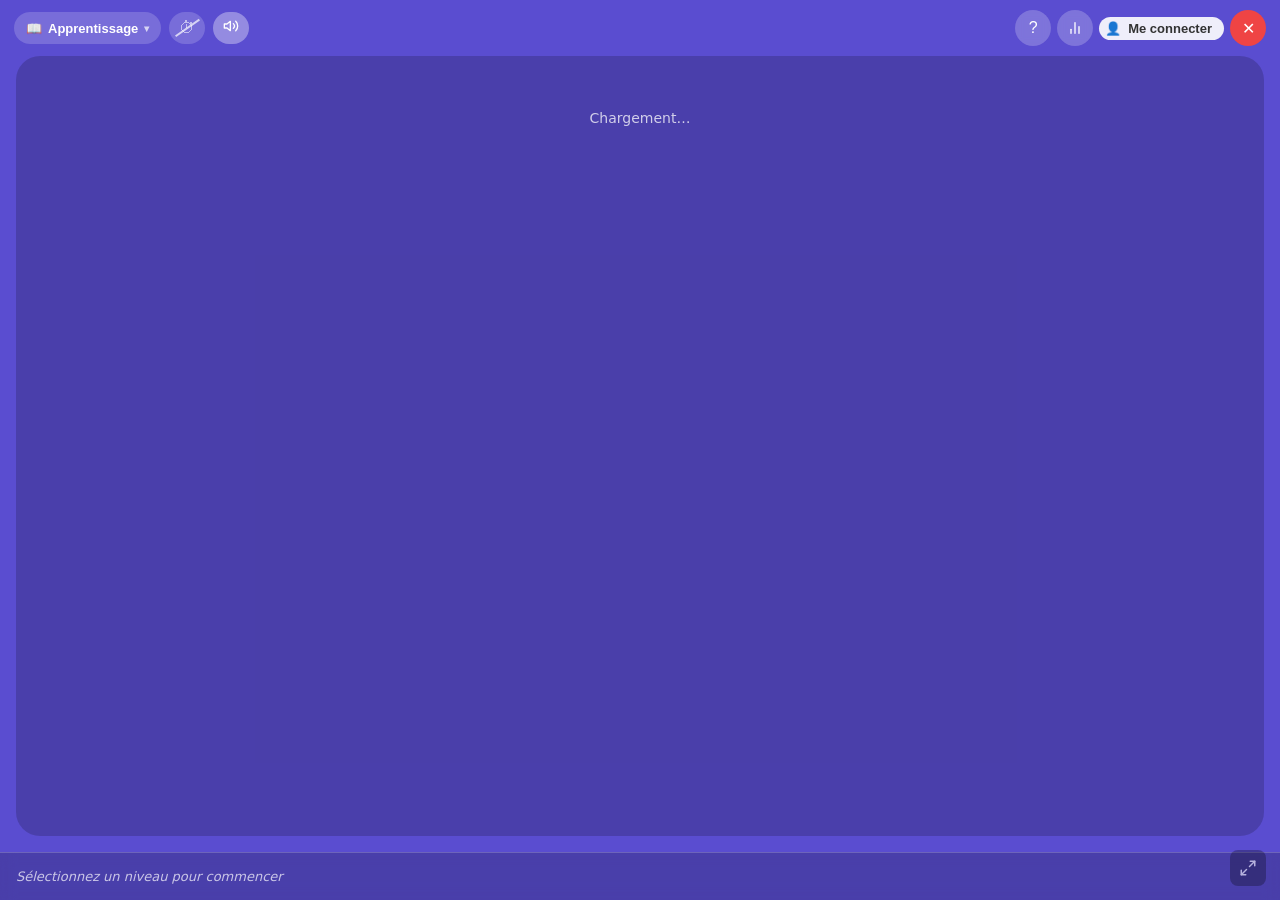
==== index.html @ b21c04b9 "feat: level stats in editor grid and audio icon on index level cards Co-Authored-By: Claude Sonnet 4" ====
<!DOCTYPE html>
<html lang="fr">
<head>
  <meta charset="UTF-8">
  <meta name="viewport" content="width=device-width, initial-scale=1.0">
  <title>CliConVocabulary</title>
  <link rel="stylesheet" href="game.css">
</head>
<body>
<div class="index-layout">

  <!-- ══ Header ══════════════════════════════════════════════════════════════ -->
  <header class="index-header">
    <div class="header-row">
      <div class="header-left">
        <div id="mode-menu" class="mode-menu">
          <button id="mode-menu-btn" class="mode-menu-btn">
            <span id="mode-menu-icon">📖</span>
            <span id="mode-menu-label">Apprentissage</span>
            <span class="mode-menu-arrow">▾</span>
          </button>
          <div id="mode-dropdown" class="mode-dropdown hidden">
            <button class="mode-entry" data-mode="learning"><span>📖</span>Apprentissage</button>
            <button class="mode-entry" data-mode="findword"><span>👆</span>Find the word</button>
            <button class="mode-entry" data-mode="chooseword"><span>🔤</span>Choose the word</button>
            <button class="mode-entry" data-mode="typeword"><span>⌨</span>Type the word</button>
          </div>
        </div>
        <button id="chrono-toggle" class="chrono-header-btn" title="Chrono">⏱</button>
        <button id="audio-toggle" class="chrono-header-btn" title="Audio">
          <svg width="16" height="16" viewBox="0 0 24 24" fill="none" stroke="currentColor" stroke-width="2" stroke-linecap="round" stroke-linejoin="round">
            <polygon points="11 5 6 9 2 9 2 15 6 15 11 19 11 5"/>
            <path d="M15.54 8.46a5 5 0 0 1 0 7.07"/>
            <path d="M19.07 4.93a10 10 0 0 1 0 14.14"/>
          </svg>
        </button>
      </div>
      <div class="header-right">
        <button id="help-btn" class="icon-btn" title="Aide">?</button>
        <button id="score-btn" class="icon-btn" title="Scores">
          <svg width="16" height="16" viewBox="0 0 24 24" fill="none" stroke="currentColor" stroke-width="2" stroke-linecap="round" stroke-linejoin="round">
            <line x1="18" y1="20" x2="18" y2="10"/>
            <line x1="12" y1="20" x2="12" y2="4"/>
            <line x1="6"  y1="20" x2="6"  y2="14"/>
          </svg>
        </button>
        <div id="user-area">
          <button id="auth-btn" title="Mon compte">
            <img id="auth-avatar" class="user-avatar hidden" src="" alt="Avatar">
            <span id="auth-icon">👤</span>
            <span id="user-display">Me connecter</span>
          </button>
          <div id="user-dropdown" class="hidden"></div>
        </div>
        <button id="close-btn" class="icon-btn" title="Fermer">✕</button>
      </div>
    </div>
    <!-- ══ Family tabs ════════════════════════════════════════════════════ -->
    <div id="family-tabs-scroll" class="family-tabs-scroll"></div>
  </header>

  <!-- ══ Level grid ══════════════════════════════════════════════════════════ -->
  <div class="level-content">
    <div id="level-grid" class="level-grid">
      <div class="loading-msg">Chargement…</div>
    </div>
  </div>

  <!-- ══ Footer ══════════════════════════════════════════════════════════════ -->
  <footer class="index-footer">
    <p class="footer-empty" id="footer-empty">Sélectionnez un niveau pour commencer</p>
    <div class="footer-info hidden" id="footer-info">
      <div class="footer-lvl-name" id="footer-name"></div>
      <div class="footer-lvl-sub"  id="footer-sub"></div>
    </div>
  </footer>

</div>

<!-- ══ Help panel ══════════════════════════════════════════════════════════ -->
<div id="score-overlay" class="panel-overlay hidden">
  <div class="center-panel score-panel">
    <div class="center-panel-header">
      <h3>Scores</h3>
      <button id="score-close-btn" class="icon-btn">✕</button>
    </div>
    <div class="score-tabs">
      <button class="score-tab active" data-tab="mine">Mes scores</button>
      <button class="score-tab" data-tab="ranking">Classement</button>
    </div>
    <div id="score-content" class="score-content">
      <div class="loading-msg">Chargement…</div>
    </div>
  </div>
</div>

<div id="help-overlay" class="panel-overlay hidden">
  <div class="center-panel help-panel">
    <div class="center-panel-header">
      <h3>Aide — CliConVocabulary</h3>
      <button id="help-close-btn" class="icon-btn">✕</button>
    </div>
    <div class="help-body">
      <div class="help-section">
        <div class="help-mode-title">📖 Apprentissage</div>
        <p>Explorez le vocabulaire librement. Cliquez sur un mot dans la liste pour voir son point sur l'image, ou cliquez sur un point pour retrouver le mot.</p>
      </div>
      <div class="help-section">
        <div class="help-mode-title">👆 Find the word</div>
        <p>Un mot s'affiche. Cliquez sur le bon point dans l'image. En cas d'erreur, la bonne réponse se met en évidence et la question est reposée.</p>
      </div>
      <div class="help-section">
        <div class="help-mode-title">⌨ Type the word</div>
        <p>Un point est mis en évidence dans l'image. Tapez le mot anglais correspondant et validez avec Entrée ou le bouton OK.</p>
      </div>
      <div class="help-section">
        <div class="help-mode-title">🔤 Choose the word</div>
        <p>Un point est mis en évidence. Choisissez le bon mot parmi 3 propositions.</p>
      </div>
      <div class="help-section">
        <div class="help-mode-title">⏱ Chrono</div>
        <p>Activez le chrono pour gagner plus de points (jusqu'à 1 000 par bonne réponse rapide). Sans chrono : 100 points fixes. Vous disposez de 3 vies par partie.</p>
      </div>
      <div class="help-section">
        <div class="help-mode-title">★ Étoiles</div>
        <p>
          <strong>★☆☆</strong> Niveau terminé (même avec 1 ou 2 vies perdues)<br>
          <strong>★★☆</strong> Niveau terminé sans perdre de vie<br>
          <strong>★★★</strong> Niveau terminé sans perdre de vie, chrono actif et score &gt; 500 pts × nombre de mots<br>
          Les étoiles sont affichées par type de jeu. Le mode Apprentissage ne donne pas d'étoiles.
        </p>
      </div>
    </div>
    <div class="help-version" id="help-version"></div>
  </div>
</div>

<!-- ══ Auth modal ══════════════════════════════════════════════════════════════ -->
<div id="auth-overlay" class="panel-overlay hidden">
  <div class="center-panel center-panel-sm">
    <div class="modal-body">
      <div class="modal-header">
        <h3>Mon compte</h3>
        <button id="auth-close" class="icon-btn">✕</button>
      </div>
      <div class="auth-tabs">
        <button class="auth-tab active" data-tab="login">Connexion</button>
        <button class="auth-tab" data-tab="register">Créer un compte</button>
      </div>
      <!-- Login -->
      <form id="auth-login" class="auth-form">
        <div class="form-group">
          <label>Email</label>
          <input id="login-email" type="email" autocomplete="email" required>
        </div>
        <div class="form-group">
          <label>Mot de passe</label>
          <input id="login-password" type="password" autocomplete="current-password" required>
        </div>
        <button id="forgot-btn" type="button" class="auth-forgot">Mot de passe oublié ?</button>
        <button id="login-btn" type="submit" class="btn btn-primary btn-full">Connexion</button>
        <div id="login-error" class="error-msg"></div>
      </form>
      <!-- Register -->
      <form id="auth-register" class="auth-form hidden">
        <div class="form-group">
          <label>Prénom</label>
          <input id="reg-firstname" type="text" autocomplete="given-name" required>
        </div>
        <div class="form-group">
          <label>Nom (optionnel)</label>
          <input id="reg-lastname" type="text" autocomplete="family-name">
        </div>
        <div class="form-group">
          <label>Email</label>
          <input id="reg-email" type="email" autocomplete="email" required>
        </div>
        <div class="form-group">
          <label>Mot de passe</label>
          <input id="reg-password" type="password" autocomplete="new-password" required minlength="6">
        </div>
        <p class="avatar-label">Avatar</p>
        <div id="reg-avatar-picker" class="avatar-picker"></div>
        <button id="register-btn" type="submit" class="btn btn-primary btn-full">Créer le compte</button>
        <div id="register-error" class="error-msg"></div>
      </form>
      <div class="divider">ou</div>
      <button id="google-btn" class="btn btn-google btn-full">
        <svg width="18" height="18" viewBox="0 0 18 18"><path d="M17.64 9.2a10.34 10.34 0 00-.16-1.84H9v3.48h4.84a4.14 4.14 0 01-1.8 2.72v2.26h2.92c1.7-1.57 2.68-3.88 2.68-6.62z" fill="#4285F4"/><path d="M9 18c2.43 0 4.47-.8 5.96-2.18l-2.92-2.26c-.8.54-1.84.86-3.04.86-2.34 0-4.32-1.58-5.02-3.7H.94v2.34A9 9 0 009 18z" fill="#34A853"/><path d="M3.98 10.72A5.4 5.4 0 013.7 9a5.4 5.4 0 01.28-1.72V4.94H.94A9 9 0 000 9c0 1.45.35 2.82.94 4.06l3.04-2.34z" fill="#FBBC05"/><path d="M9 3.58c1.32 0 2.5.45 3.44 1.34l2.58-2.58C13.46.89 11.42 0 9 0A9 9 0 00.94 4.94l3.04 2.34C4.68 5.16 6.66 3.58 9 3.58z" fill="#EA4335"/></svg>
        Continuer avec Google
      </button>
      <button id="play-anon" type="button" class="auth-anon btn-full">Jouer sans compte</button>
    </div>
  </div>
</div>

<!-- ══ Supervisor modal ═════════════════════════════════════════════════════════ -->
<div id="supervisor-overlay" class="panel-overlay hidden">
  <div class="center-panel center-panel-xs">
    <div class="modal-body">
      <div class="modal-header">
        <h3>Options superviseur</h3>
        <button id="supervisor-close" class="icon-btn">✕</button>
      </div>
      <div id="supervisor-auth">
        <p class="supervisor-hint">Entrez votre mot de passe pour confirmer votre identité.</p>
        <form id="supervisor-reauth-form" class="auth-form">
          <div class="form-group">
            <label>Mot de passe</label>
            <input id="supervisor-password" type="password" autocomplete="current-password">
          </div>
          <button id="supervisor-reauth-btn" type="submit" class="btn btn-primary btn-full">Confirmer</button>
          <button id="supervisor-google-btn" type="button" class="btn btn-google btn-full" style="display:none">
            <svg width="18" height="18" viewBox="0 0 18 18"><path d="M17.64 9.2a10.34 10.34 0 00-.16-1.84H9v3.48h4.84a4.14 4.14 0 01-1.8 2.72v2.26h2.92c1.7-1.57 2.68-3.88 2.68-6.62z" fill="#4285F4"/><path d="M9 18c2.43 0 4.47-.8 5.96-2.18l-2.92-2.26c-.8.54-1.84.86-3.04.86-2.34 0-4.32-1.58-5.02-3.7H.94v2.34A9 9 0 009 18z" fill="#34A853"/><path d="M3.98 10.72A5.4 5.4 0 013.7 9a5.4 5.4 0 01.28-1.72V4.94H.94A9 9 0 000 9c0 1.45.35 2.82.94 4.06l3.04-2.34z" fill="#FBBC05"/><path d="M9 3.58c1.32 0 2.5.45 3.44 1.34l2.58-2.58C13.46.89 11.42 0 9 0A9 9 0 00.94 4.94l3.04 2.34C4.68 5.16 6.66 3.58 9 3.58z" fill="#EA4335"/></svg>
            Confirmer avec Google
          </button>
          <div id="supervisor-auth-error" class="error-msg"></div>
        </form>
      </div>
      <div id="supervisor-options" style="display:none; flex-direction:column; gap:8px; color:#c1c9cb">
        <button id="add-profile-btn" class="supervisor-option">➕ Ajouter un joueur</button>
        <a id="access-btn" href="access.html" class="supervisor-option">🔓 Niveaux autorisés</a>
        <a href="editor.html" class="supervisor-option">🖊 Éditeur de niveaux</a>
        <button id="settings-btn" class="supervisor-option">⚙️ Réglages</button>
        <button id="logout-btn" class="supervisor-option supervisor-option-danger">⬅ Se déconnecter</button>
      </div>
    </div>
  </div>
</div>

<!-- ══ Settings panel ═══════════════════════════════════════════════════════ -->
<div id="settings-overlay" class="panel-overlay hidden">
  <div class="center-panel center-panel-sm">
    <div class="modal-body">
      <div class="modal-header">
        <h3>⚙️ Réglages</h3>
        <button id="settings-close" class="icon-btn">✕</button>
      </div>
      <div class="settings-list">
        <div class="settings-row">
          <div class="settings-row-info">
            <div class="settings-row-label">Afficher le classement</div>
            <div class="settings-row-desc">Les joueurs peuvent voir les scores de tous les utilisateurs dans le panneau Scores.</div>
          </div>
          <label class="settings-toggle">
            <input type="checkbox" id="setting-show-ranking">
            <span class="settings-toggle-slider"></span>
          </label>
        </div>
      </div>
      <button id="settings-save-btn" class="btn btn-primary btn-full">Enregistrer</button>
      <div id="settings-error" class="error-msg"></div>
    </div>
  </div>
</div>

<!-- ══ Add profile modal ══════════════════════════════════════════════════════ -->
<div id="add-profile-overlay" class="panel-overlay hidden">
  <div class="center-panel center-panel-sm">
    <div class="modal-body">
      <div class="modal-header">
        <h3>Nouveau joueur</h3>
        <button id="add-profile-close" class="icon-btn">✕</button>
      </div>
      <form id="add-profile-form" class="auth-form">
        <div class="form-group">
          <label>Prénom</label>
          <input id="add-profile-prenom" type="text" autocomplete="off" required>
        </div>
        <div class="form-group">
          <label>Nom (optionnel)</label>
          <input id="add-profile-nom" type="text" autocomplete="off">
        </div>
        <p class="avatar-label">Avatar</p>
        <div id="add-profile-avatar-picker" class="avatar-picker"></div>
        <button id="add-profile-submit" type="submit" class="btn btn-primary btn-full">Créer le joueur</button>
        <div id="add-profile-error" class="error-msg"></div>
      </form>
    </div>
  </div>
</div>

<!-- ══ Profile settings modal ════════════════════════════════════════════════ -->
<div id="profile-overlay" class="panel-overlay hidden">
  <div class="center-panel center-panel-sm">
    <div class="modal-body">
      <div class="modal-header">
        <h3 id="profile-panel-title">Avatar</h3>
        <button id="profile-close" class="icon-btn">✕</button>
      </div>
      <div id="profile-avatar-picker" class="avatar-picker avatar-picker-4col"></div>
      <button id="profile-save" class="btn btn-primary btn-full" style="margin-top:8px">Enregistrer</button>
    </div>
  </div>
</div>

<button id="fullscreen-btn" class="fullscreen-btn" title="Plein écran">
  <svg id="fs-expand" width="18" height="18" viewBox="0 0 24 24" fill="none" stroke="currentColor" stroke-width="2" stroke-linecap="round" stroke-linejoin="round">
    <polyline points="15 3 21 3 21 9"/><polyline points="9 21 3 21 3 15"/>
    <line x1="21" y1="3" x2="14" y2="10"/><line x1="3" y1="21" x2="10" y2="14"/>
  </svg>
  <svg id="fs-compress" width="18" height="18" viewBox="0 0 24 24" fill="none" stroke="currentColor" stroke-width="2" stroke-linecap="round" stroke-linejoin="round" style="display:none">
    <polyline points="4 14 10 14 10 20"/><polyline points="20 10 14 10 14 4"/>
    <line x1="10" y1="14" x2="3" y2="21"/><line x1="21" y1="3" x2="14" y2="10"/>
  </svg>
</button>

<script src="https://www.gstatic.com/firebasejs/9.23.0/firebase-app-compat.js"></script>
<script src="https://www.gstatic.com/firebasejs/9.23.0/firebase-auth-compat.js"></script>
<script src="https://www.gstatic.com/firebasejs/9.23.0/firebase-firestore-compat.js"></script>
<script src="game-config.js"></script>
<script src="firebase-service.js"></script>
<script src="index.js"></script>
</body>
</html>
---- game.css ----
/* game.css — shared styles for index.html and game.html */
:root {
  --primary:       #6c5ce7;
  --primary-light: #a29bfe;
  --accent:        #fd79a8;
  --success:       #00b894;
  --warning:       #fdcb6e;
  --danger:        #e17055;
  --bg:            #f4f2ff;
  --surface:       #ffffff;
  --surface2:      #eeebff;
  --text:          #2d3436;
  --text-muted:    #636e72;
  --border:        #dfe6e9;
  --radius:        14px;
  --shadow:        0 4px 24px rgba(108,92,231,.14);
}

* { box-sizing: border-box; margin: 0; padding: 0; }
html, body { height: 100%; font-family: 'Segoe UI', system-ui, sans-serif; background: var(--bg); color: var(--text); }

.hidden { display: none !important; }

/* ── Buttons ─────────────────────────────────────────────────────────────── */
.btn {
  display: inline-flex; align-items: center; justify-content: center; gap: 6px;
  padding: 9px 20px; border-radius: 24px; border: none; cursor: pointer;
  font-size: 14px; font-weight: 600; transition: all .15s; text-decoration: none;
}
.btn-primary  { background: var(--primary); color: #fff; }
.btn-primary:hover  { background: #5a4bd1; }
.btn-secondary { background: var(--surface2); color: var(--primary); }
.btn-secondary:hover { background: #ddd8ff; }
.btn-ghost { background: transparent; color: var(--text-muted); }
.btn-ghost:hover { background: var(--surface2); }
.btn-google { background: #fff; color: #333; border: 1.5px solid var(--border); }
.btn-google:hover { background: #f5f5f5; }
.btn-full { width: 100%; }
.btn:disabled { opacity: .5; cursor: default; }

.icon-btn {
  width: 36px; height: 36px; border-radius: 50%; border: none; cursor: pointer;
  background: var(--surface2); color: var(--text); font-size: 16px;
  display: flex; align-items: center; justify-content: center; transition: all .15s;
}
.icon-btn:hover { background: var(--primary); color: #fff; }
.icon-btn.active { background: var(--primary); color: #fff; }

/* ── Forms ───────────────────────────────────────────────────────────────── */
.form-group { margin-bottom: 12px; }
.form-group label { display: block; font-size: 11px; font-weight: 700; color: var(--text-muted); text-transform: uppercase; letter-spacing: .5px; margin-bottom: 4px; }
.form-group input { width: 100%; padding: 9px 12px; border-radius: 10px; border: 1.5px solid var(--border); font-size: 14px; outline: none; background: var(--surface); }
.form-group input:focus { border-color: var(--primary); }
.divider { text-align: center; color: var(--text-muted); font-size: 12px; margin: 10px 0; }
.error-msg { color: var(--danger); font-size: 12px; margin-top: 6px; min-height: 16px; }

/* ══════════════════════════════════════════════════════════════════════════ */
/* ── INDEX PAGE ──────────────────────────────────────────────────────────── */
/* ══════════════════════════════════════════════════════════════════════════ */

.index-layout { display: flex; flex-direction: column; height: 100vh; background: #5a4dd0; }

/* Header */
.index-header {
  display: flex; align-items: center; padding: 10px 14px; gap: 10px;
  background: transparent; border-bottom: none;
  position: sticky; top: 0; z-index: 30;
}
.header-row   { display: flex; align-items: center; gap: 10px; width: 100%; position: relative; z-index: 1; pointer-events: none; }
.header-left  { display: flex; align-items: center; gap: 8px; pointer-events: auto; }
.header-right { display: flex; align-items: center; gap: 6px; margin-left: auto; pointer-events: auto; }

/* Mode dropdown */
.mode-menu { position: relative; }
.mode-menu-btn {
  display: flex; align-items: center; gap: 6px;
  background: rgba(255,255,255,.18); border: none; border-radius: 20px;
  color: #fff; font-size: 13px; font-weight: 700; padding: 0 12px;
  height: 32px; cursor: pointer; transition: background .15s;
}
.mode-menu-btn:hover { background: rgba(255,255,255,.28); }
.mode-menu-arrow { font-size: 10px; opacity: .7; }
.mode-dropdown {
  position: absolute; top: calc(100% + 6px); left: 0;
  background: var(--surface); border: 1px solid var(--border);
  border-radius: 14px; padding: 6px; min-width: 180px;
  box-shadow: 0 8px 24px rgba(0,0,0,.18); z-index: 200;
}
.mode-entry {
  display: flex; align-items: center; gap: 10px; width: 100%;
  padding: 9px 12px; border: none; background: none; border-radius: 10px;
  font-size: 13px; font-weight: 600; color: var(--text); cursor: pointer; text-align: left;
}
.mode-entry:hover { background: var(--surface2); }
.mode-entry.active { background: var(--primary-light); color: var(--primary); }

/* Chrono header button */
.chrono-header-btn {
  position: relative; overflow: hidden;
  background: rgba(255,255,255,.18); border: none; border-radius: 20px;
  color: rgba(255,255,255,.55); font-size: 16px; padding: 0 10px;
  height: 32px; cursor: pointer; transition: all .15s;
}
.chrono-header-btn:hover { background: rgba(255,255,255,.28); }
.chrono-header-btn.on { background: rgba(255,255,255,.35); color: #fff; }
.chrono-header-btn:not(.on)::after {
  content: ''; position: absolute;
  top: 50%; left: 10%; width: 80%; height: 2px;
  background: rgba(255,255,255,.7);
  transform: translateY(-50%) rotate(-35deg);
}

/* Header icon buttons — blancs sur fond magenta */
.index-layout .icon-btn {
  background: rgba(255,255,255,.22); color: #fff; border: none;
  backdrop-filter: blur(4px);
}
.index-layout .icon-btn:hover { background: rgba(255,255,255,.38); color: #fff; }

/* close-btn rouge */
#close-btn { background: #ef4444 !important; color: #fff !important; }
#close-btn:hover { background: #dc2626 !important; }

/* Bouton compte — pill blanc */
.index-layout #auth-btn {
  background: rgba(255,255,255,.9); border: none; color: #333;
  border-radius: 20px; padding: 4px 12px 4px 6px;
}
.index-layout #auth-btn:hover { background: #fff; }

/* ── User area (header button + dropdown) ──────────────────────────────────── */
#user-area { position: relative; }

#auth-btn {
  display: flex; align-items: center; gap: 7px; padding: 4px 12px 4px 6px;
  border: 1.5px solid var(--border); border-radius: 20px; cursor: pointer;
  background: var(--surface2); color: var(--text); font-size: 13px; font-weight: 600;
  transition: all .15s; max-width: 160px;
}
#auth-btn:hover { background: #ddd8ff; border-color: var(--primary-light); }

.user-avatar { width: 28px; height: 28px; border-radius: 50%; object-fit: cover; flex-shrink: 0; }
.user-avatar.hidden { display: none; }
#auth-icon.hidden   { display: none; }
#user-display { overflow: hidden; text-overflow: ellipsis; white-space: nowrap; }

#user-dropdown {
  position: absolute; right: 0; top: calc(100% + 6px);
  background: var(--surface); border: 1px solid var(--border);
  border-radius: 14px; padding: 6px 0; min-width: 210px; z-index: 200;
  box-shadow: 0 8px 32px rgba(108,92,231,.15);
}
#user-dropdown.hidden { display: none; }

.profile-row {
  display: flex; align-items: center; gap: 10px;
  padding: 8px 14px; cursor: pointer; transition: background .12s;
}
.profile-row:hover { background: var(--surface2); }

.profile-avatar-wrap { position: relative; width: 36px; height: 36px; flex-shrink: 0; }
.profile-avatar-wrap img { width: 36px; height: 36px; border-radius: 50%; object-fit: cover; }
.crown-badge { position: absolute; top: -4px; right: -6px; font-size: 12px; line-height: 1; }

.profile-row-name { flex: 1; font-size: 14px; font-weight: 600; color: var(--text); }
.dropdown-separator { height: 1px; background: var(--border); margin: 4px 0; }
.dropdown-action-label { flex: 1; font-size: 13px; color: var(--text-muted); }
.profile-row:hover .dropdown-action-label { color: var(--text); }
.profile-row-lock .dropdown-action-label  { color: var(--primary); font-weight: 600; }

/* ── Panel size variants ────────────────────────────────────────────────────── */
.center-panel-md { max-width: 480px; }
.center-panel-sm { max-width: 380px; }
.center-panel-xs { max-width: 340px; }

/* ── Modal shared layout ────────────────────────────────────────────────────── */
.modal-body  { padding: 20px 20px 24px; display: flex; flex-direction: column; gap: 14px; overflow-y: auto; }
.modal-header { display: flex; align-items: center; justify-content: space-between; flex-shrink: 0; }
.modal-header h3 { font-size: 18px; font-weight: 800; color: #f0c040; }

/* ── Auth tabs ──────────────────────────────────────────────────────────────── */
.auth-tabs { display: flex; gap: 4px; border-bottom: 1px solid var(--border); padding-bottom: 10px; }
.auth-tab  { flex: 1; padding: 7px; border-radius: 10px; border: none; background: transparent; color: var(--text-muted); font-size: 14px; cursor: pointer; transition: all .15s; font-weight: 600; }
.auth-tab.active { background: var(--primary); color: #fff; }

/* ── Auth form ──────────────────────────────────────────────────────────────── */
.auth-form { display: flex; flex-direction: column; gap: 10px; }

.auth-forgot { background: none; border: none; color: var(--text-muted); font-size: 12px; cursor: pointer; text-decoration: underline; align-self: flex-end; padding: 0; }
.auth-forgot:hover { color: var(--text); }

.auth-anon { background: transparent; border: 1px solid var(--border); color: var(--text-muted); font-size: 13px; cursor: pointer; padding: 9px; border-radius: 24px; transition: all .15s; text-align: center; }
.auth-anon:hover { background: var(--surface2); color: var(--text); }

/* ── Avatar picker ──────────────────────────────────────────────────────────── */
.avatar-label { font-size: 11px; font-weight: 700; color: var(--text-muted); text-transform: uppercase; letter-spacing: .5px; }

.avatar-picker { display: grid; grid-template-columns: repeat(6, 1fr); gap: 5px; }
.avatar-picker-4col { grid-template-columns: repeat(4, 1fr); gap: 8px; }

.avatar-option { border-radius: 50%; cursor: pointer; border: 2.5px solid transparent; overflow: hidden; aspect-ratio: 1; transition: border-color .15s, transform .1s; }
.avatar-option img { width: 100%; height: 100%; display: block; object-fit: cover; }
.avatar-option:hover    { border-color: var(--primary-light); transform: scale(1.08); }
.avatar-option.selected { border-color: var(--primary); }

/* ── Supervisor modal ───────────────────────────────────────────────────────── */
.supervisor-hint { font-size: 13px; color: var(--text-muted); }

.supervisor-option {
  display: block; width: 100%; padding: 11px 14px; border-radius: 12px;
  border: 1.5px solid var(--border); background: transparent; color: var(--text);
  font-size: 14px; font-weight: 600; cursor: pointer; text-align: left;
  transition: background .15s; text-decoration: none;
}
.supervisor-option:hover { background: var(--surface2); }
.supervisor-option-danger { color: var(--danger); border-color: #fde; }
.supervisor-option-danger:hover { background: #fef0f0; }

/* ── Settings panel ─────────────────────────────────────────────────────────── */
.settings-list { display: flex; flex-direction: column; }
.settings-row {
  display: flex; align-items: center; gap: 16px;
  padding: 14px 0; border-bottom: 1px solid #3a3a5e;
}
.settings-row:last-child { border-bottom: none; }
.settings-row-info { flex: 1; }
.settings-row-label { font-size: 14px; font-weight: 700; color: #e0e0e0; }
.settings-row-desc  { font-size: 12px; color: #a0a0c0; margin-top: 3px; line-height: 1.4; }

.settings-toggle { position: relative; width: 44px; height: 24px; flex-shrink: 0; cursor: pointer; }
.settings-toggle input { opacity: 0; width: 0; height: 0; position: absolute; }
.settings-toggle-slider {
  position: absolute; inset: 0;
  background: #3a3a5e; border-radius: 24px; transition: background .2s;
}
.settings-toggle-slider::before {
  content: ''; position: absolute;
  width: 18px; height: 18px; left: 3px; bottom: 3px;
  background: #fff; border-radius: 50%; transition: transform .2s;
}
.settings-toggle input:checked + .settings-toggle-slider { background: #6c5ce7; }
.settings-toggle input:checked + .settings-toggle-slider::before { transform: translateX(20px); }

/* Locked level card on home screen */
.level-card.level-locked { filter: grayscale(40%) brightness(0.7); cursor: default; }
.level-lock-overlay {
  position: absolute; inset: 0;
  font-size: 36px; line-height: 1;
  background: rgba(0,0,0,.35);
  display: flex; align-items: center; justify-content: center;
}

/* Family tabs */
.family-tabs-scroll {
  position: absolute; inset: 0;
  user-select: none; cursor: grab; z-index: 0;
}
.family-tabs-scroll:active { cursor: grabbing; }
.family-tab {
  position: absolute;
  left: 50%; margin-left: -55px;
  top: 50%; margin-top: -17px;
  width: 110px; height: 34px;
  padding: 0 10px; border-radius: 20px; border: none;
  cursor: pointer; font-size: 12px; font-weight: 700;
  background: rgba(255,255,255,.25); color: rgba(255,255,255,.9);
  white-space: nowrap; overflow: hidden; text-overflow: ellipsis;
  display: flex; align-items: center; justify-content: center;
  transition: transform .35s ease, opacity .35s ease;
}
/* couleur de famille définie inline par JS */

/* Level grid */
.level-content {
  flex: 1; overflow-y: auto; padding: 14px;
  margin: 0 16px 16px;
  background: rgba(0,0,0,.18);
  border-radius: 24px;
  transition: background .4s ease;
}
.level-grid {
  display: grid; grid-template-columns: repeat(auto-fill, minmax(140px, 1fr)); gap: 14px;
}

.level-card {
  background: #fff9f0; border-radius: 20px; overflow: hidden;
  border: none; cursor: pointer; transition: all .18s;
  position: relative; user-select: none;
  box-shadow: 0 4px 14px rgba(0,0,0,.18);
}
.level-card:hover    { transform: translateY(-3px); box-shadow: 0 8px 22px rgba(0,0,0,.22); }
.level-card.selected {
  background: #b8b7bc;
  outline: 3px solid #fff;
  box-shadow: 0 6px 22px rgba(0,0,0,.25), 0 0 0 5px rgba(255,255,255,.35);
}
.level-card-play {
  position: absolute; inset: 0;
  display: flex; align-items: center; justify-content: center;
  background: rgba(0,0,0,.18);
  border: none; cursor: pointer; border-radius: 20px;
}
.level-card-play-icon {
  width: 44px; height: 44px; border-radius: 50%;
  background: rgba(255,255,255,.92);
  display: flex; align-items: center; justify-content: center;
  font-size: 20px; padding-left: 3px;
  box-shadow: 0 2px 10px rgba(0,0,0,.3);
}

.level-num {
  position: absolute; top: 7px; left: 7px; width: 24px; height: 24px;
  background: #2d1b00; color: #fff; border-radius: 50%;
  font-size: 11px; font-weight: 800; display: flex; align-items: center; justify-content: center;
}
.level-card-img {
  width: 100%; aspect-ratio: 4/3; object-fit: cover; display: block; background: #f5ede0;
}
.level-card-img-ph {
  width: 100%; aspect-ratio: 4/3; background: #f5ede0;
  display: flex; align-items: center; justify-content: center;
  color: #c4a07a; font-size: 30px;
}
.level-card-name {
  padding: 5px 8px 2px; font-size: 12px; font-weight: 700;
  text-align: center; line-height: 1.3; color: #2d1b00;
  display: flex; align-items: center; justify-content: center; gap: 4px;
}
.level-audio-icon { display: flex; align-items: center; flex-shrink: 0; }
.level-stars {
  text-align: center; font-size: 12px; padding: 2px 0 7px;
  color: #f59e0b; letter-spacing: 2px;
}

/* Loading state */
.loading-msg {
  grid-column: 1/-1; text-align: center; padding: 40px;
  color: rgba(255,255,255,.75); font-size: 14px;
}

/* Footer */
.index-footer {
  background: rgba(0,0,0,.18); backdrop-filter: blur(8px);
  border-top: 1px solid rgba(255,255,255,.2);
  padding: 8px 16px; min-height: 48px;
  display: flex; align-items: center; gap: 12px; flex-shrink: 0;
}
.footer-empty    { color: rgba(255,255,255,.7); font-size: 13px; font-style: italic; flex: 1; }
.footer-info     { flex: 1; min-width: 0; display: flex; align-items: baseline; gap: 8px; }
.footer-lvl-name { font-size: 14px; font-weight: 800; color: #fff; white-space: nowrap; overflow: hidden; text-overflow: ellipsis; max-width: 45%; }
.footer-lvl-sub  { font-size: 12px; color: rgba(255,255,255,.7); white-space: nowrap; overflow: hidden; text-overflow: ellipsis; flex: 1; }

/* Centered overlay (help, launch panel) */
.panel-overlay {
  position: fixed; inset: 0; background: rgba(0,0,0,.45);
  display: flex; align-items: center; justify-content: center; z-index: 50;
  padding: 16px;
}
.center-panel {
  background: #1a1a2e; color: #e0e0e0; border-radius: 20px;
  width: 100%; max-width: 460px; max-height: 90vh;
  display: flex; flex-direction: column; overflow: hidden;
  box-shadow: 0 8px 40px rgba(0,0,0,.55);
}
.center-panel-header {
  display: flex; align-items: center; justify-content: space-between;
  padding: 18px 20px 0;
}
.center-panel-header h3 { font-size: 18px; font-weight: 800; color: #f0c040; }

/* Launch panel */
.launch-panel { padding: 18px 20px 24px; }
.launch-panel h3   { font-size: 18px; font-weight: 800; margin-bottom: 2px; }
.launch-panel .sub { color: var(--text-muted); font-size: 13px; margin-bottom: 20px; }

/* Help panel */
.help-panel  { }
.help-body   { padding: 12px 20px; overflow-y: auto; flex: 1; }
.help-section { margin-bottom: 16px; }
.help-mode-title { font-size: 14px; font-weight: 700; margin-bottom: 4px; }
.help-section p  { font-size: 13px; color: #a0a0b8; line-height: 1.5; }
.help-mode-title { font-size: 14px; font-weight: 700; margin-bottom: 4px; color: #f0c040; }
.help-version    {
  padding: 12px 20px; font-size: 11px; color: #a0a0b8;
  border-top: 1px solid rgba(255,255,255,.1); text-align: right; flex-shrink: 0;
}

/* Score panel */
.score-panel    { max-width: 640px; }
.score-tabs     {
  display: flex; gap: 4px; padding: 12px 20px 0;
  border-bottom: 1px solid rgba(255,255,255,.1);
}
.score-tab {
  padding: 6px 18px; border-radius: 8px 8px 0 0; border: none;
  background: transparent; font-size: 13px; font-weight: 600;
  color: #a0a0b8; cursor: pointer; transition: color .15s;
}
.score-tab.active { color: #f0c040; border-bottom: 2px solid #f0c040; }
.score-content  { flex: 1; overflow-y: auto; padding: 12px 20px 20px; }
.score-table    { width: 100%; border-collapse: collapse; font-size: 13px; }
.score-table th {
  text-align: left; padding: 6px 10px; font-size: 11px; font-weight: 700;
  color: #a0a0b8; text-transform: uppercase; letter-spacing: .04em;
  border-bottom: 1px solid rgba(255,255,255,.1);
}
.score-table td     { padding: 7px 10px; border-bottom: 1px solid rgba(255,255,255,.07); vertical-align: middle; }
.score-table tbody tr:last-child td { border-bottom: none; }
.score-level-name   { font-weight: 600; }
.score-player-name  { font-weight: 700; color: var(--accent); vertical-align: top; padding-top: 10px; }
.score-stars        { white-space: nowrap; letter-spacing: 1px; }
.score-gold         { color: #f59e0b; }
.score-empty        { color: var(--border); }
.score-none         { color: var(--text-muted); }
.score-pts          { font-size: 11px; color: var(--text-muted); }

.launch-row { display: flex; align-items: center; justify-content: space-between; margin-bottom: 18px; }
.launch-label { font-size: 14px; font-weight: 600; }
.toggle-wrap  { display: flex; align-items: center; gap: 8px; font-size: 13px; color: var(--text-muted); }

.toggle-btn {
  width: 46px; height: 26px; border-radius: 13px; border: none; cursor: pointer;
  background: var(--border); position: relative; transition: background .2s; flex-shrink: 0;
}
.toggle-btn.on { background: var(--primary); }
.toggle-btn::after {
  content: ''; position: absolute; top: 3px; left: 3px;
  width: 20px; height: 20px; border-radius: 50%; background: #fff; transition: transform .2s;
}
.toggle-btn.on::after { transform: translateX(20px); }

.mode-buttons { display: grid; grid-template-columns: 1fr 1fr 1fr; gap: 8px; }
.mode-btn {
  display: flex; flex-direction: column; align-items: center; gap: 5px;
  padding: 14px 6px; border-radius: 12px; border: 2px solid var(--border);
  background: var(--surface); cursor: pointer; font-size: 12px; font-weight: 600;
  color: var(--text); transition: all .15s;
}
.mode-btn .mode-icon { font-size: 24px; }
.mode-btn:hover { border-color: var(--primary); color: var(--primary); transform: translateY(-1px); }
.mode-btn:active { transform: none; }
.mode-btn.learn-btn {
  grid-column: 1/-1; flex-direction: row; justify-content: center; gap: 10px;
  font-size: 14px; background: var(--surface2); border-color: var(--primary-light); color: var(--primary);
}

/* ══════════════════════════════════════════════════════════════════════════ */
/* ── GAME PAGE ───────────────────────────────────────────────────────────── */
/* ══════════════════════════════════════════════════════════════════════════ */

.game-layout { display: flex; flex-direction: column; height: 100vh; overflow: hidden; }

/* Game header */
.game-header {
  display: flex; align-items: center; padding: 8px 12px; gap: 8px;
  background: #1a1a2e; border-bottom: none; flex-shrink: 0;
}
.game-stop-btn {
  font-size: 1.4rem; color: #e0e0e0; text-decoration: none; flex-shrink: 0;
  line-height: 1; opacity: .8; transition: opacity .15s;
}
.game-stop-btn:hover { opacity: 1; }
.game-lives-area { display: flex; align-items: center; gap: 6px; }
.game-counter {
  position: absolute; top: 10px; right: 12px;
  font-size: 13px; font-weight: 700; color: #fff;
  background: rgba(0,0,0,.45); border-radius: 6px;
  padding: 2px 8px; pointer-events: none; z-index: 10;
}
.game-score { font-size: 2.5rem; font-weight: 800; color: #f0c040; }
.game-lives { display: flex; align-items: center; gap: 2px; }
.game-player { display: flex; align-items: center; gap: 6px; margin-left: 8px; }
.game-avatar  { width: 30px; height: 30px; border-radius: 50%; object-fit: cover; flex-shrink: 0; }
#game-player-name { font-size: 13px; font-weight: 700; color: #e0e0e0; white-space: nowrap; }
.life      { font-size: 2.5rem; line-height: 1; color: #e74c3c; }
.life.lost { filter: grayscale(1); opacity: .25; }

/* Question zone */
.question-zone {
  flex: 1; text-align: center; padding: 0 8px;
  display: flex; align-items: center; justify-content: center; flex-direction: column; gap: 6px;
  min-height: 52px;
}
.question-word  { font-size: 22px; font-weight: 800; color: #f0c040; }
.question-hint  { font-size: 12px; color: #e0e0e0; }
.question-answer { font-size: 18px; font-weight: 700; }
.question-learning { display: flex; align-items: baseline; gap: 4px; }
.question-fr   { font-size: 18px; font-weight: 600; color: #e0e0e0; }
.question-sep  { color: #e0e0e0; }

.question-choices { display: flex; gap: 8px; flex-wrap: wrap; justify-content: center; }
.choice-btn {
  padding: 8px 18px; border-radius: 20px; border: 2px solid var(--border);
  background: var(--surface); cursor: pointer; font-size: 14px; font-weight: 600;
  transition: all .15s;
}
.choice-btn:hover   { border-color: var(--primary); color: var(--primary); }
.choice-btn.correct { border-color: var(--success); background: var(--success); color: #fff; }
.choice-btn.wrong   { border-color: var(--danger);  background: var(--danger);  color: #fff; }
.choice-btn:disabled { cursor: default; }

.type-boxes { display: flex; align-items: flex-end; gap: 6px; flex-wrap: wrap; justify-content: center; }
.type-cell {
  width: 30px; height: 42px;
  display: flex; align-items: center; justify-content: center;
  font-size: 22px; font-weight: 800; color: #fff;
  border-bottom: 3px solid rgba(255,255,255,.4);
  transition: border-color .15s;
}
.type-cell-filled { border-color: #6c5ce7; }
.type-cell-active { border-color: #fff; }
.type-cell-active::after { content: '|'; font-weight: 300; animation: type-blink 1s step-end infinite; }
.type-sep      { font-size: 22px; font-weight: 800; color: rgba(255,255,255,.6); align-self: flex-end; margin-bottom: 6px; }
.type-word-gap { width: 22px; flex-shrink: 0; }
@keyframes type-blink { 0%,100% { opacity:1; } 50% { opacity:0; } }

/* On-screen AZERTY keyboard */
.type-keyboard {
  flex-shrink: 0;
  display: flex; flex-direction: column; align-items: center; gap: 4px;
  padding: 8px 6px 10px;
  background: #2d3436;
}
.type-kb-row { display: flex; gap: 4px; }
.type-kb-key {
  width: 70px; height: 42px;
  background: rgba(255,255,255,.15); border: none; border-radius: 6px;
  color: #fff; font-size: 16px; font-weight: 700;
  cursor: pointer; touch-action: manipulation;
  transition: background .1s;
}
.type-kb-key:active { background: rgba(255,255,255,.35); }
.type-kb-del { width: 90px; font-size: 18px; }

/* Game body */
.game-body { flex: 1; display: flex; overflow: hidden; }

/* Chrono bar (vertical, left side) */
.chrono-bar {
  width: 10px; background: linear-gradient(to bottom, hsl(120,85%,42%), hsl(0,85%,42%)); flex-shrink: 0; position: relative; overflow: hidden;
}
.chrono-fill {
  position: absolute; top: 0; left: 0; right: 0;
  background: #000;
}

/* Image area */
.game-image-area {
  flex: 1; position: relative; overflow: hidden;
  display: flex; align-items: center; justify-content: center;
  background: #111;
}
.game-image-area img {
  max-width: 100%; max-height: 100%; object-fit: contain; display: block;
  user-select: none; pointer-events: none;
}
.game-image-area svg {
  position: absolute; inset: 0; width: 100%; height: 100%; overflow: visible;
}

/* Learning word list */
.learning-container {
  width: 190px; flex-shrink: 0; display: flex; flex-direction: column;
  background: var(--surface); border-right: 1px solid var(--border); overflow: hidden;
}
.learning-header {
  display: flex; align-items: center; gap: 8px;
  padding: 6px 8px; border-bottom: 1px solid var(--border); flex-shrink: 0;
}
.learn-sort-btn {
  font-size: 11px; font-weight: 700; padding: 3px 7px;
  border: 1px solid var(--border); border-radius: 6px;
  background: var(--surface2); cursor: pointer; color: var(--text);
}
.learn-sort-btn:hover { background: var(--primary); color: #fff; }
.learn-word-count { font-size: 11px; color: var(--text-muted); }
.learning-list { flex: 1; overflow-y: auto; padding: 8px; }
.learn-word-item {
  padding: 8px 10px; border-radius: 10px; cursor: pointer;
  border: 2px solid transparent; transition: all .15s; margin-bottom: 3px;
}
.learn-word-item:hover { background: var(--surface2); }
.learn-word-item.active { border-color: var(--primary); background: var(--surface2); }
.learn-word-en { font-size: 13px; font-weight: 700; }

/* Feedback toast */
.feedback-toast {
  position: fixed; bottom: 24px; left: 50%; transform: translateX(-50%);
  padding: 10px 28px; border-radius: 24px; font-size: 15px; font-weight: 700;
  z-index: 80; pointer-events: none; opacity: 1; transition: opacity .3s;
}
.feedback-toast.correct { background: var(--success); color: #fff; }
.feedback-toast.wrong   { background: var(--danger);  color: #fff; }
.feedback-toast.fade    { opacity: 0; }

/* End screen */
.end-screen {
  position: fixed; inset: 0; background: rgba(26,26,46,.96);
  display: flex; flex-direction: column; align-items: center; justify-content: center;
  gap: 16px; z-index: 90; color: #e0e0e0;
}
.end-screen .end-emoji { font-size: 64px; }
.end-screen .end-title { font-size: 28px; font-weight: 800; color: #f0c040; }
.end-screen .end-score { font-size: 20px; color: #a0a0b8; }
.end-screen .end-stars { font-size: 32px; letter-spacing: 4px; color: var(--warning); }

/* Marker hover / click effects */
.marker-pt.marker-clickable { cursor: pointer; }

.marker-pt-inner {
  transform-box: fill-box;
  transform-origin: center;
  transition: transform .12s ease-out;
}
.marker-pt.marker-clickable:not(.marker-active-pulse):hover .marker-pt-inner {
  transform: scale(1.35);
}
.marker-pt.marker-clickable:not(.marker-active-pulse):active .marker-pt-inner {
  transform: scale(0.82);
  transition: transform .06s ease-out;
}

/* Marker animations */
@keyframes marker-pulse {
  0%, 100% { transform: scale(1); }
  50%       { transform: scale(1.5); }
}
.marker-active-pulse .marker-pt-inner {
  animation: marker-pulse 1.1s ease-in-out infinite;
  transform-box: fill-box; transform-origin: center;
}
@keyframes marker-wrong-anim {
  0%, 100% { transform: scale(1); }
  25%, 75% { transform: scale(1.7); }
  50%      { transform: scale(1.2); }
}
.marker-wrong-pulse .marker-pt-inner {
  animation: marker-wrong-anim .7s ease-in-out;
  transform-box: fill-box; transform-origin: center;
}
@keyframes marker-correct-anim {
  0%   { transform: scale(1); }
  50%  { transform: scale(1.8); }
  100% { transform: scale(1); }
}
.marker-correct-pulse .marker-pt-inner {
  animation: marker-correct-anim .4s ease-out;
  transform-box: fill-box; transform-origin: center;
}

/* Fullscreen button */
.fullscreen-btn {
  position: fixed; bottom: 14px; right: 14px; z-index: 200;
  width: 36px; height: 36px; border-radius: 8px; border: none;
  background: rgba(0,0,0,.45); color: #fff;
  display: flex; align-items: center; justify-content: center;
  cursor: pointer; opacity: .6; transition: opacity .2s;
}
.fullscreen-btn:hover { opacity: 1; }
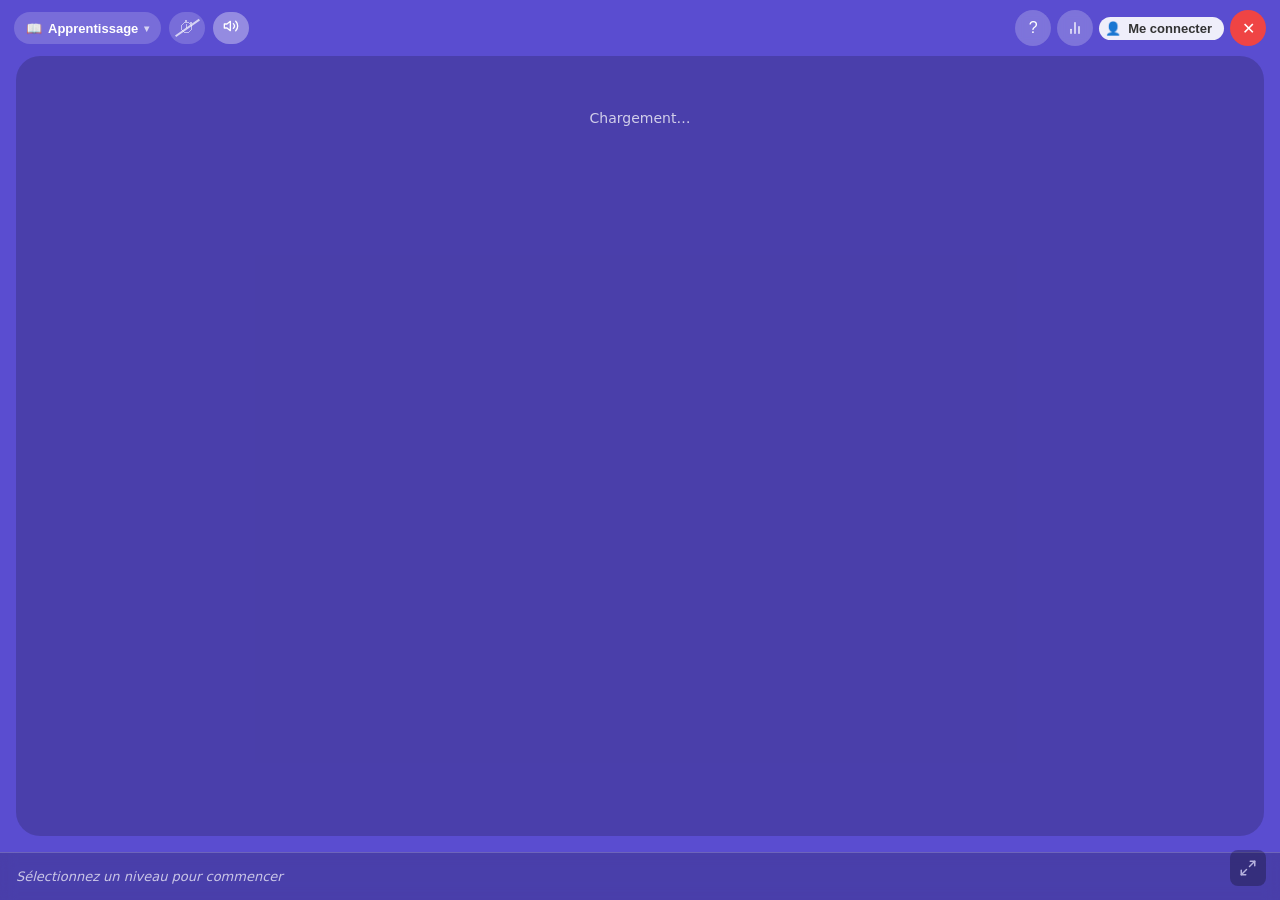
==== commit e8313d5c: "refactor: extract shared Firebase core and platform methods - shared/firebase-core.js: Firebase init" ====
--- a/index.html
+++ b/index.html
@@ -2,6 +2,7 @@
 <html lang="fr">
 <head>
   <meta charset="UTF-8">
+  <link rel="icon" type="image/png" href="icon.png">
   <meta name="viewport" content="width=device-width, initial-scale=1.0">
   <title>CliConVocabulary</title>
   <link rel="stylesheet" href="game.css">
@@ -24,6 +25,7 @@
             <button class="mode-entry" data-mode="findword"><span>👆</span>Find the word</button>
             <button class="mode-entry" data-mode="chooseword"><span>🔤</span>Choose the word</button>
             <button class="mode-entry" data-mode="typeword"><span>⌨</span>Type the word</button>
+            <button class="mode-entry mode-entry-audio" data-mode="listenclick"><span>🔊</span>Listen &amp; click</button>
           </div>
         </div>
         <button id="chrono-toggle" class="chrono-header-btn" title="Chrono">⏱</button>
@@ -309,6 +311,8 @@
 <script src="https://www.gstatic.com/firebasejs/9.23.0/firebase-auth-compat.js"></script>
 <script src="https://www.gstatic.com/firebasejs/9.23.0/firebase-firestore-compat.js"></script>
 <script src="game-config.js"></script>
+<script src="shared/firebase-core.js"></script>
+<script src="shared/platform-methods.js"></script>
 <script src="firebase-service.js"></script>
 <script src="index.js"></script>
 </body>
--- a/game.css
+++ b/game.css
@@ -483,6 +483,18 @@
 }
 .question-word  { font-size: 22px; font-weight: 800; color: #f0c040; }
 .question-hint  { font-size: 12px; color: #e0e0e0; }
+.audio-replay-btn {
+  background: rgba(255,255,255,.15);
+  border: 2px solid rgba(255,255,255,.4);
+  border-radius: 50%;
+  width: 52px; height: 52px;
+  display: flex; align-items: center; justify-content: center;
+  cursor: pointer;
+  transition: background .15s, transform .1s;
+  color: #fff;
+}
+.audio-replay-btn:hover { background: rgba(255,255,255,.28); transform: scale(1.08); }
+.audio-replay-btn svg   { width: 22px; height: 22px; }
 .question-answer { font-size: 18px; font-weight: 700; }
 .question-learning { display: flex; align-items: baseline; gap: 4px; }
 .question-fr   { font-size: 18px; font-weight: 600; color: #e0e0e0; }
@@ -533,7 +545,30 @@
 .type-kb-del { width: 90px; font-size: 18px; }
 
 /* Game body */
-.game-body { flex: 1; display: flex; overflow: hidden; }
+.game-body { flex: 1; display: flex; overflow: hidden; position: relative; }
+
+#start-overlay {
+  position: absolute;
+  inset: 0;
+  background: rgba(0,0,0,.45);
+  display: flex;
+  align-items: center;
+  justify-content: center;
+  z-index: 50;
+}
+#start-btn {
+  background: var(--primary);
+  color: #fff;
+  border: none;
+  border-radius: 40px;
+  padding: 16px 40px;
+  font-size: 20px;
+  font-weight: 700;
+  cursor: pointer;
+  box-shadow: 0 4px 24px rgba(108,92,231,.5);
+  transition: transform .1s, box-shadow .1s;
+}
+#start-btn:hover { transform: scale(1.04); box-shadow: 0 6px 32px rgba(108,92,231,.65); }
 
 /* Chrono bar (vertical, left side) */
 .chrono-bar {
@@ -657,3 +692,27 @@
   cursor: pointer; opacity: .6; transition: opacity .2s;
 }
 .fullscreen-btn:hover { opacity: 1; }
+
+/* Toast notification */
+.cv-toast {
+  position: fixed;
+  bottom: 32px;
+  left: 50%;
+  transform: translateX(-50%) translateY(16px);
+  background: #2d3436;
+  color: #fff;
+  padding: 12px 22px;
+  border-radius: 24px;
+  font-size: 14px;
+  font-weight: 500;
+  box-shadow: 0 4px 20px rgba(0,0,0,.35);
+  opacity: 0;
+  transition: opacity .25s, transform .25s;
+  pointer-events: none;
+  z-index: 9999;
+  white-space: nowrap;
+}
+.cv-toast.cv-toast-show {
+  opacity: 1;
+  transform: translateX(-50%) translateY(0);
+}
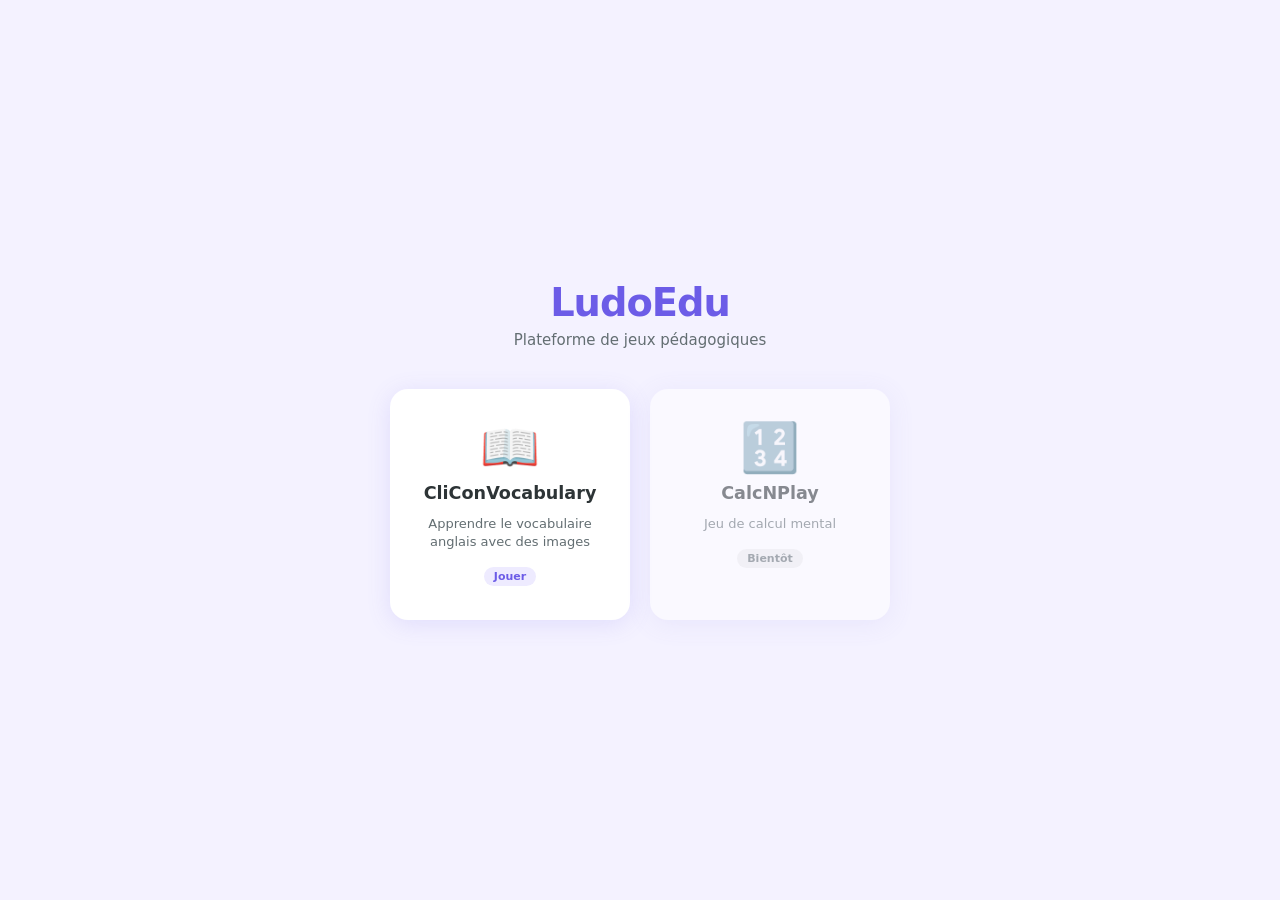
==== commit b65a67d8: "refactor: move CliConVocabulary into subfolder, add platform index CliConVocabulary files migrated f" ====
--- a/index.html
+++ b/index.html
@@ -2,318 +2,129 @@
 <html lang="fr">
 <head>
   <meta charset="UTF-8">
-  <link rel="icon" type="image/png" href="icon.png">
   <meta name="viewport" content="width=device-width, initial-scale=1.0">
-  <title>CliConVocabulary</title>
-  <link rel="stylesheet" href="game.css">
+  <title>LudoEdu</title>
+  <style>
+    :root {
+      --primary: #6c5ce7;
+      --bg: #f4f2ff;
+      --surface: #ffffff;
+      --surface2: #eeebff;
+      --text: #2d3436;
+      --text-muted: #636e72;
+      --border: #dfe6e9;
+      --radius: 18px;
+      --shadow: 0 4px 24px rgba(108,92,231,.14);
+    }
+    * { box-sizing: border-box; margin: 0; padding: 0; }
+    html, body { height: 100%; font-family: 'Segoe UI', system-ui, sans-serif; background: var(--bg); color: var(--text); }
+
+    .layout {
+      min-height: 100vh;
+      display: flex;
+      flex-direction: column;
+      align-items: center;
+      justify-content: center;
+      padding: 32px 16px;
+      gap: 40px;
+    }
+
+    .header { text-align: center; }
+    .header h1 {
+      font-size: 2.4rem;
+      font-weight: 800;
+      color: var(--primary);
+      letter-spacing: -1px;
+    }
+    .header p {
+      margin-top: 6px;
+      font-size: 15px;
+      color: var(--text-muted);
+    }
+
+    .games {
+      display: flex;
+      gap: 20px;
+      flex-wrap: wrap;
+      justify-content: center;
+    }
+
+    .game-card {
+      background: var(--surface);
+      border-radius: var(--radius);
+      box-shadow: var(--shadow);
+      padding: 32px 28px;
+      width: 240px;
+      display: flex;
+      flex-direction: column;
+      align-items: center;
+      gap: 12px;
+      text-decoration: none;
+      color: var(--text);
+      transition: transform .15s, box-shadow .15s;
+      border: 2px solid transparent;
+    }
+    .game-card:hover {
+      transform: translateY(-4px);
+      box-shadow: 0 12px 32px rgba(108,92,231,.22);
+      border-color: var(--primary);
+    }
+    .game-card.soon {
+      opacity: .55;
+      pointer-events: none;
+    }
+
+    .game-icon { font-size: 3rem; line-height: 1; }
+
+    .game-name {
+      font-size: 1.1rem;
+      font-weight: 700;
+      text-align: center;
+    }
+    .game-desc {
+      font-size: 13px;
+      color: var(--text-muted);
+      text-align: center;
+      line-height: 1.4;
+    }
+    .game-badge {
+      font-size: 11px;
+      font-weight: 700;
+      padding: 3px 10px;
+      border-radius: 20px;
+      background: var(--surface2);
+      color: var(--primary);
+      margin-top: 4px;
+    }
+    .game-badge.soon { background: #f0f0f0; color: var(--text-muted); }
+  </style>
 </head>
 <body>
-<div class="index-layout">
+<div class="layout">
 
-  <!-- ══ Header ══════════════════════════════════════════════════════════════ -->
-  <header class="index-header">
-    <div class="header-row">
-      <div class="header-left">
-        <div id="mode-menu" class="mode-menu">
-          <button id="mode-menu-btn" class="mode-menu-btn">
-            <span id="mode-menu-icon">📖</span>
-            <span id="mode-menu-label">Apprentissage</span>
-            <span class="mode-menu-arrow">▾</span>
-          </button>
-          <div id="mode-dropdown" class="mode-dropdown hidden">
-            <button class="mode-entry" data-mode="learning"><span>📖</span>Apprentissage</button>
-            <button class="mode-entry" data-mode="findword"><span>👆</span>Find the word</button>
-            <button class="mode-entry" data-mode="chooseword"><span>🔤</span>Choose the word</button>
-            <button class="mode-entry" data-mode="typeword"><span>⌨</span>Type the word</button>
-            <button class="mode-entry mode-entry-audio" data-mode="listenclick"><span>🔊</span>Listen &amp; click</button>
-          </div>
-        </div>
-        <button id="chrono-toggle" class="chrono-header-btn" title="Chrono">⏱</button>
-        <button id="audio-toggle" class="chrono-header-btn" title="Audio">
-          <svg width="16" height="16" viewBox="0 0 24 24" fill="none" stroke="currentColor" stroke-width="2" stroke-linecap="round" stroke-linejoin="round">
-            <polygon points="11 5 6 9 2 9 2 15 6 15 11 19 11 5"/>
-            <path d="M15.54 8.46a5 5 0 0 1 0 7.07"/>
-            <path d="M19.07 4.93a10 10 0 0 1 0 14.14"/>
-          </svg>
-        </button>
-      </div>
-      <div class="header-right">
-        <button id="help-btn" class="icon-btn" title="Aide">?</button>
-        <button id="score-btn" class="icon-btn" title="Scores">
-          <svg width="16" height="16" viewBox="0 0 24 24" fill="none" stroke="currentColor" stroke-width="2" stroke-linecap="round" stroke-linejoin="round">
-            <line x1="18" y1="20" x2="18" y2="10"/>
-            <line x1="12" y1="20" x2="12" y2="4"/>
-            <line x1="6"  y1="20" x2="6"  y2="14"/>
-          </svg>
-        </button>
-        <div id="user-area">
-          <button id="auth-btn" title="Mon compte">
-            <img id="auth-avatar" class="user-avatar hidden" src="" alt="Avatar">
-            <span id="auth-icon">👤</span>
-            <span id="user-display">Me connecter</span>
-          </button>
-          <div id="user-dropdown" class="hidden"></div>
-        </div>
-        <button id="close-btn" class="icon-btn" title="Fermer">✕</button>
-      </div>
-    </div>
-    <!-- ══ Family tabs ════════════════════════════════════════════════════ -->
-    <div id="family-tabs-scroll" class="family-tabs-scroll"></div>
+  <header class="header">
+    <h1>LudoEdu</h1>
+    <p>Plateforme de jeux pédagogiques</p>
   </header>
 
-  <!-- ══ Level grid ══════════════════════════════════════════════════════════ -->
-  <div class="level-content">
-    <div id="level-grid" class="level-grid">
-      <div class="loading-msg">Chargement…</div>
-    </div>
+  <div class="games">
+
+    <a href="cliconvocabulary/index.html" class="game-card">
+      <div class="game-icon">📖</div>
+      <div class="game-name">CliConVocabulary</div>
+      <div class="game-desc">Apprendre le vocabulaire anglais avec des images</div>
+      <div class="game-badge">Jouer</div>
+    </a>
+
+    <a href="calcnplay/index.html" class="game-card soon">
+      <div class="game-icon">🔢</div>
+      <div class="game-name">CalcNPlay</div>
+      <div class="game-desc">Jeu de calcul mental</div>
+      <div class="game-badge soon">Bientôt</div>
+    </a>
+
   </div>
 
-  <!-- ══ Footer ══════════════════════════════════════════════════════════════ -->
-  <footer class="index-footer">
-    <p class="footer-empty" id="footer-empty">Sélectionnez un niveau pour commencer</p>
-    <div class="footer-info hidden" id="footer-info">
-      <div class="footer-lvl-name" id="footer-name"></div>
-      <div class="footer-lvl-sub"  id="footer-sub"></div>
-    </div>
-  </footer>
-
 </div>
-
-<!-- ══ Help panel ══════════════════════════════════════════════════════════ -->
-<div id="score-overlay" class="panel-overlay hidden">
-  <div class="center-panel score-panel">
-    <div class="center-panel-header">
-      <h3>Scores</h3>
-      <button id="score-close-btn" class="icon-btn">✕</button>
-    </div>
-    <div class="score-tabs">
-      <button class="score-tab active" data-tab="mine">Mes scores</button>
-      <button class="score-tab" data-tab="ranking">Classement</button>
-    </div>
-    <div id="score-content" class="score-content">
-      <div class="loading-msg">Chargement…</div>
-    </div>
-  </div>
-</div>
-
-<div id="help-overlay" class="panel-overlay hidden">
-  <div class="center-panel help-panel">
-    <div class="center-panel-header">
-      <h3>Aide — CliConVocabulary</h3>
-      <button id="help-close-btn" class="icon-btn">✕</button>
-    </div>
-    <div class="help-body">
-      <div class="help-section">
-        <div class="help-mode-title">📖 Apprentissage</div>
-        <p>Explorez le vocabulaire librement. Cliquez sur un mot dans la liste pour voir son point sur l'image, ou cliquez sur un point pour retrouver le mot.</p>
-      </div>
-      <div class="help-section">
-        <div class="help-mode-title">👆 Find the word</div>
-        <p>Un mot s'affiche. Cliquez sur le bon point dans l'image. En cas d'erreur, la bonne réponse se met en évidence et la question est reposée.</p>
-      </div>
-      <div class="help-section">
-        <div class="help-mode-title">⌨ Type the word</div>
-        <p>Un point est mis en évidence dans l'image. Tapez le mot anglais correspondant et validez avec Entrée ou le bouton OK.</p>
-      </div>
-      <div class="help-section">
-        <div class="help-mode-title">🔤 Choose the word</div>
-        <p>Un point est mis en évidence. Choisissez le bon mot parmi 3 propositions.</p>
-      </div>
-      <div class="help-section">
-        <div class="help-mode-title">⏱ Chrono</div>
-        <p>Activez le chrono pour gagner plus de points (jusqu'à 1 000 par bonne réponse rapide). Sans chrono : 100 points fixes. Vous disposez de 3 vies par partie.</p>
-      </div>
-      <div class="help-section">
-        <div class="help-mode-title">★ Étoiles</div>
-        <p>
-          <strong>★☆☆</strong> Niveau terminé (même avec 1 ou 2 vies perdues)<br>
-          <strong>★★☆</strong> Niveau terminé sans perdre de vie<br>
-          <strong>★★★</strong> Niveau terminé sans perdre de vie, chrono actif et score &gt; 500 pts × nombre de mots<br>
-          Les étoiles sont affichées par type de jeu. Le mode Apprentissage ne donne pas d'étoiles.
-        </p>
-      </div>
-    </div>
-    <div class="help-version" id="help-version"></div>
-  </div>
-</div>
-
-<!-- ══ Auth modal ══════════════════════════════════════════════════════════════ -->
-<div id="auth-overlay" class="panel-overlay hidden">
-  <div class="center-panel center-panel-sm">
-    <div class="modal-body">
-      <div class="modal-header">
-        <h3>Mon compte</h3>
-        <button id="auth-close" class="icon-btn">✕</button>
-      </div>
-      <div class="auth-tabs">
-        <button class="auth-tab active" data-tab="login">Connexion</button>
-        <button class="auth-tab" data-tab="register">Créer un compte</button>
-      </div>
-      <!-- Login -->
-      <form id="auth-login" class="auth-form">
-        <div class="form-group">
-          <label>Email</label>
-          <input id="login-email" type="email" autocomplete="email" required>
-        </div>
-        <div class="form-group">
-          <label>Mot de passe</label>
-          <input id="login-password" type="password" autocomplete="current-password" required>
-        </div>
-        <button id="forgot-btn" type="button" class="auth-forgot">Mot de passe oublié ?</button>
-        <button id="login-btn" type="submit" class="btn btn-primary btn-full">Connexion</button>
-        <div id="login-error" class="error-msg"></div>
-      </form>
-      <!-- Register -->
-      <form id="auth-register" class="auth-form hidden">
-        <div class="form-group">
-          <label>Prénom</label>
-          <input id="reg-firstname" type="text" autocomplete="given-name" required>
-        </div>
-        <div class="form-group">
-          <label>Nom (optionnel)</label>
-          <input id="reg-lastname" type="text" autocomplete="family-name">
-        </div>
-        <div class="form-group">
-          <label>Email</label>
-          <input id="reg-email" type="email" autocomplete="email" required>
-        </div>
-        <div class="form-group">
-          <label>Mot de passe</label>
-          <input id="reg-password" type="password" autocomplete="new-password" required minlength="6">
-        </div>
-        <p class="avatar-label">Avatar</p>
-        <div id="reg-avatar-picker" class="avatar-picker"></div>
-        <button id="register-btn" type="submit" class="btn btn-primary btn-full">Créer le compte</button>
-        <div id="register-error" class="error-msg"></div>
-      </form>
-      <div class="divider">ou</div>
-      <button id="google-btn" class="btn btn-google btn-full">
-        <svg width="18" height="18" viewBox="0 0 18 18"><path d="M17.64 9.2a10.34 10.34 0 00-.16-1.84H9v3.48h4.84a4.14 4.14 0 01-1.8 2.72v2.26h2.92c1.7-1.57 2.68-3.88 2.68-6.62z" fill="#4285F4"/><path d="M9 18c2.43 0 4.47-.8 5.96-2.18l-2.92-2.26c-.8.54-1.84.86-3.04.86-2.34 0-4.32-1.58-5.02-3.7H.94v2.34A9 9 0 009 18z" fill="#34A853"/><path d="M3.98 10.72A5.4 5.4 0 013.7 9a5.4 5.4 0 01.28-1.72V4.94H.94A9 9 0 000 9c0 1.45.35 2.82.94 4.06l3.04-2.34z" fill="#FBBC05"/><path d="M9 3.58c1.32 0 2.5.45 3.44 1.34l2.58-2.58C13.46.89 11.42 0 9 0A9 9 0 00.94 4.94l3.04 2.34C4.68 5.16 6.66 3.58 9 3.58z" fill="#EA4335"/></svg>
-        Continuer avec Google
-      </button>
-      <button id="play-anon" type="button" class="auth-anon btn-full">Jouer sans compte</button>
-    </div>
-  </div>
-</div>
-
-<!-- ══ Supervisor modal ═════════════════════════════════════════════════════════ -->
-<div id="supervisor-overlay" class="panel-overlay hidden">
-  <div class="center-panel center-panel-xs">
-    <div class="modal-body">
-      <div class="modal-header">
-        <h3>Options superviseur</h3>
-        <button id="supervisor-close" class="icon-btn">✕</button>
-      </div>
-      <div id="supervisor-auth">
-        <p class="supervisor-hint">Entrez votre mot de passe pour confirmer votre identité.</p>
-        <form id="supervisor-reauth-form" class="auth-form">
-          <div class="form-group">
-            <label>Mot de passe</label>
-            <input id="supervisor-password" type="password" autocomplete="current-password">
-          </div>
-          <button id="supervisor-reauth-btn" type="submit" class="btn btn-primary btn-full">Confirmer</button>
-          <button id="supervisor-google-btn" type="button" class="btn btn-google btn-full" style="display:none">
-            <svg width="18" height="18" viewBox="0 0 18 18"><path d="M17.64 9.2a10.34 10.34 0 00-.16-1.84H9v3.48h4.84a4.14 4.14 0 01-1.8 2.72v2.26h2.92c1.7-1.57 2.68-3.88 2.68-6.62z" fill="#4285F4"/><path d="M9 18c2.43 0 4.47-.8 5.96-2.18l-2.92-2.26c-.8.54-1.84.86-3.04.86-2.34 0-4.32-1.58-5.02-3.7H.94v2.34A9 9 0 009 18z" fill="#34A853"/><path d="M3.98 10.72A5.4 5.4 0 013.7 9a5.4 5.4 0 01.28-1.72V4.94H.94A9 9 0 000 9c0 1.45.35 2.82.94 4.06l3.04-2.34z" fill="#FBBC05"/><path d="M9 3.58c1.32 0 2.5.45 3.44 1.34l2.58-2.58C13.46.89 11.42 0 9 0A9 9 0 00.94 4.94l3.04 2.34C4.68 5.16 6.66 3.58 9 3.58z" fill="#EA4335"/></svg>
-            Confirmer avec Google
-          </button>
-          <div id="supervisor-auth-error" class="error-msg"></div>
-        </form>
-      </div>
-      <div id="supervisor-options" style="display:none; flex-direction:column; gap:8px; color:#c1c9cb">
-        <button id="add-profile-btn" class="supervisor-option">➕ Ajouter un joueur</button>
-        <a id="access-btn" href="access.html" class="supervisor-option">🔓 Niveaux autorisés</a>
-        <a href="editor.html" class="supervisor-option">🖊 Éditeur de niveaux</a>
-        <button id="settings-btn" class="supervisor-option">⚙️ Réglages</button>
-        <button id="logout-btn" class="supervisor-option supervisor-option-danger">⬅ Se déconnecter</button>
-      </div>
-    </div>
-  </div>
-</div>
-
-<!-- ══ Settings panel ═══════════════════════════════════════════════════════ -->
-<div id="settings-overlay" class="panel-overlay hidden">
-  <div class="center-panel center-panel-sm">
-    <div class="modal-body">
-      <div class="modal-header">
-        <h3>⚙️ Réglages</h3>
-        <button id="settings-close" class="icon-btn">✕</button>
-      </div>
-      <div class="settings-list">
-        <div class="settings-row">
-          <div class="settings-row-info">
-            <div class="settings-row-label">Afficher le classement</div>
-            <div class="settings-row-desc">Les joueurs peuvent voir les scores de tous les utilisateurs dans le panneau Scores.</div>
-          </div>
-          <label class="settings-toggle">
-            <input type="checkbox" id="setting-show-ranking">
-            <span class="settings-toggle-slider"></span>
-          </label>
-        </div>
-      </div>
-      <button id="settings-save-btn" class="btn btn-primary btn-full">Enregistrer</button>
-      <div id="settings-error" class="error-msg"></div>
-    </div>
-  </div>
-</div>
-
-<!-- ══ Add profile modal ══════════════════════════════════════════════════════ -->
-<div id="add-profile-overlay" class="panel-overlay hidden">
-  <div class="center-panel center-panel-sm">
-    <div class="modal-body">
-      <div class="modal-header">
-        <h3>Nouveau joueur</h3>
-        <button id="add-profile-close" class="icon-btn">✕</button>
-      </div>
-      <form id="add-profile-form" class="auth-form">
-        <div class="form-group">
-          <label>Prénom</label>
-          <input id="add-profile-prenom" type="text" autocomplete="off" required>
-        </div>
-        <div class="form-group">
-          <label>Nom (optionnel)</label>
-          <input id="add-profile-nom" type="text" autocomplete="off">
-        </div>
-        <p class="avatar-label">Avatar</p>
-        <div id="add-profile-avatar-picker" class="avatar-picker"></div>
-        <button id="add-profile-submit" type="submit" class="btn btn-primary btn-full">Créer le joueur</button>
-        <div id="add-profile-error" class="error-msg"></div>
-      </form>
-    </div>
-  </div>
-</div>
-
-<!-- ══ Profile settings modal ════════════════════════════════════════════════ -->
-<div id="profile-overlay" class="panel-overlay hidden">
-  <div class="center-panel center-panel-sm">
-    <div class="modal-body">
-      <div class="modal-header">
-        <h3 id="profile-panel-title">Avatar</h3>
-        <button id="profile-close" class="icon-btn">✕</button>
-      </div>
-      <div id="profile-avatar-picker" class="avatar-picker avatar-picker-4col"></div>
-      <button id="profile-save" class="btn btn-primary btn-full" style="margin-top:8px">Enregistrer</button>
-    </div>
-  </div>
-</div>
-
-<button id="fullscreen-btn" class="fullscreen-btn" title="Plein écran">
-  <svg id="fs-expand" width="18" height="18" viewBox="0 0 24 24" fill="none" stroke="currentColor" stroke-width="2" stroke-linecap="round" stroke-linejoin="round">
-    <polyline points="15 3 21 3 21 9"/><polyline points="9 21 3 21 3 15"/>
-    <line x1="21" y1="3" x2="14" y2="10"/><line x1="3" y1="21" x2="10" y2="14"/>
-  </svg>
-  <svg id="fs-compress" width="18" height="18" viewBox="0 0 24 24" fill="none" stroke="currentColor" stroke-width="2" stroke-linecap="round" stroke-linejoin="round" style="display:none">
-    <polyline points="4 14 10 14 10 20"/><polyline points="20 10 14 10 14 4"/>
-    <line x1="10" y1="14" x2="3" y2="21"/><line x1="21" y1="3" x2="14" y2="10"/>
-  </svg>
-</button>
-
-<script src="https://www.gstatic.com/firebasejs/9.23.0/firebase-app-compat.js"></script>
-<script src="https://www.gstatic.com/firebasejs/9.23.0/firebase-auth-compat.js"></script>
-<script src="https://www.gstatic.com/firebasejs/9.23.0/firebase-firestore-compat.js"></script>
-<script src="game-config.js"></script>
-<script src="shared/firebase-core.js"></script>
-<script src="shared/platform-methods.js"></script>
-<script src="firebase-service.js"></script>
-<script src="index.js"></script>
 </body>
 </html>
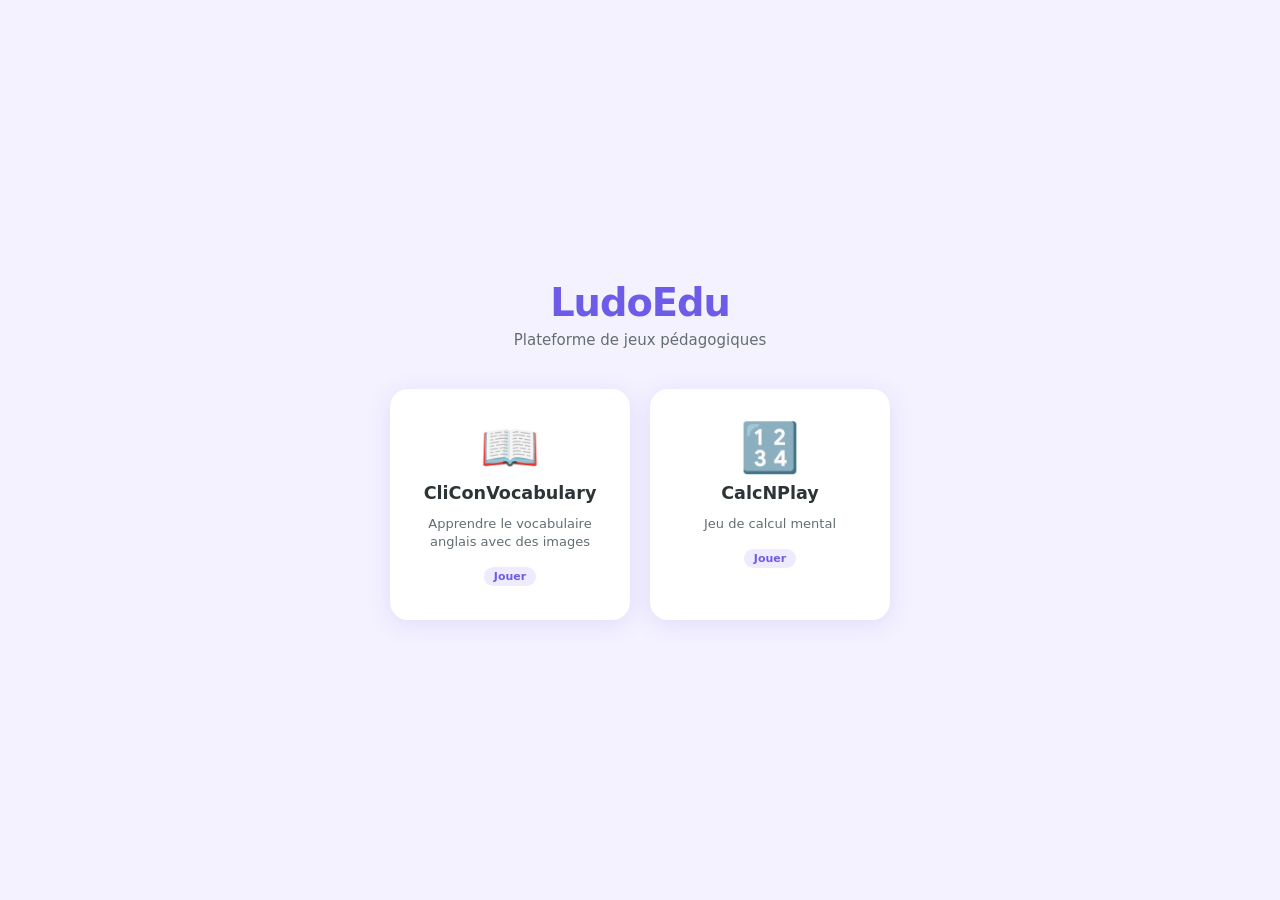
==== commit 333fcdb0: "refactor: speed_levels par mode, difficulties[] global depuis Firestore - game-config.js (calcnplay " ====
--- a/index.html
+++ b/index.html
@@ -116,11 +116,11 @@
       <div class="game-badge">Jouer</div>
     </a>
 
-    <a href="calcnplay/index.html" class="game-card soon">
+    <a href="calcnplay/index.html" class="game-card">
       <div class="game-icon">🔢</div>
       <div class="game-name">CalcNPlay</div>
       <div class="game-desc">Jeu de calcul mental</div>
-      <div class="game-badge soon">Bientôt</div>
+      <div class="game-badge">Jouer</div>
     </a>
 
   </div>
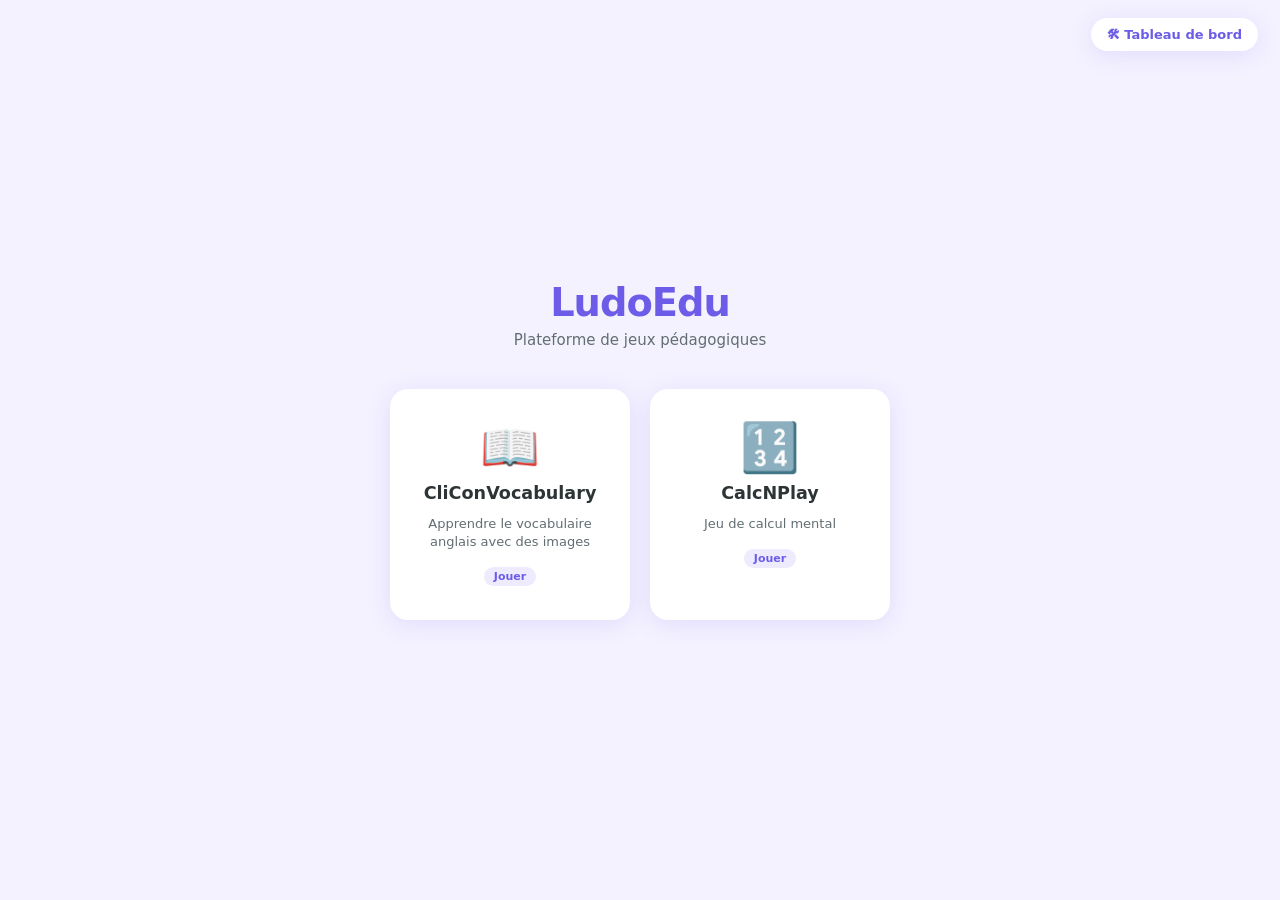
==== commit c81002ed: "feat: dashboard superviseur à onglets + niveaux standard/perso/tiers + rôle dev Dashboard (shared/da" ====
--- a/index.html
+++ b/index.html
@@ -4,6 +4,7 @@
   <meta charset="UTF-8">
   <meta name="viewport" content="width=device-width, initial-scale=1.0">
   <title>LudoEdu</title>
+  <link rel="stylesheet" href="shared/styles.css">
   <style>
     :root {
       --primary: #6c5ce7;
@@ -97,9 +98,26 @@
       margin-top: 4px;
     }
     .game-badge.soon { background: #f0f0f0; color: var(--text-muted); }
+
+    .dashboard-link {
+      position: fixed;
+      top: 18px;
+      right: 22px;
+      font-size: 13px;
+      font-weight: 700;
+      color: var(--primary);
+      text-decoration: none;
+      background: var(--surface);
+      padding: 9px 16px;
+      border-radius: 20px;
+      box-shadow: var(--shadow);
+      transition: transform .15s;
+    }
+    .dashboard-link:hover { transform: translateY(-2px); }
   </style>
 </head>
 <body>
+<a href="shared/dashboard.html" class="dashboard-link">🛠 Tableau de bord</a>
 <div class="layout">
 
   <header class="header">
--- a/shared/styles.css
+++ b/shared/styles.css
@@ -0,0 +1,47 @@
+/* =====================================================
+   LudoEdu — styles partagés
+   ===================================================== */
+
+/* Breakpoints responsive
+   mobile   : ≤ 750px
+   tablette : 751px – 900px
+   desktop  : > 900px
+   ===================================================== */
+
+/* debug — visible uniquement en mode dev */
+.dev-mode .header-row         { outline: 2px solid red; }
+.dev-mode .family-tabs-scroll { outline: 2px solid green; }
+.dev-mode .index-header       { outline: 2px solid yellow; }
+.dev-mode .sub-level-content  { outline: 2px solid red; }
+
+.mode-dev {
+  color: #fff;
+  font-size: 12px;
+}
+
+/* tablette + desktop : family-tabs-scroll superposé au header */
+.index-layout { position: relative; }
+
+.family-tabs-scroll {
+  position: absolute;
+  top: 0; left: 0; right: 0;
+  height: 56px;
+  z-index: 0;
+}
+
+/* les clics passent à travers le header vers family-tabs-scroll (boutons conservent pointer-events: auto) */
+.index-header { pointer-events: none; }
+
+@media (max-width: 900px) {
+  /* tablette + mobile */
+}
+
+@media (max-width: 750px) {
+  /* mobile : family-tabs-scroll descend sous le header-row */
+  .index-header { pointer-events: auto; }
+  .family-tabs-scroll {
+    position: relative;
+    height: 60px;
+    top: auto; left: auto; right: auto;
+  }
+}
